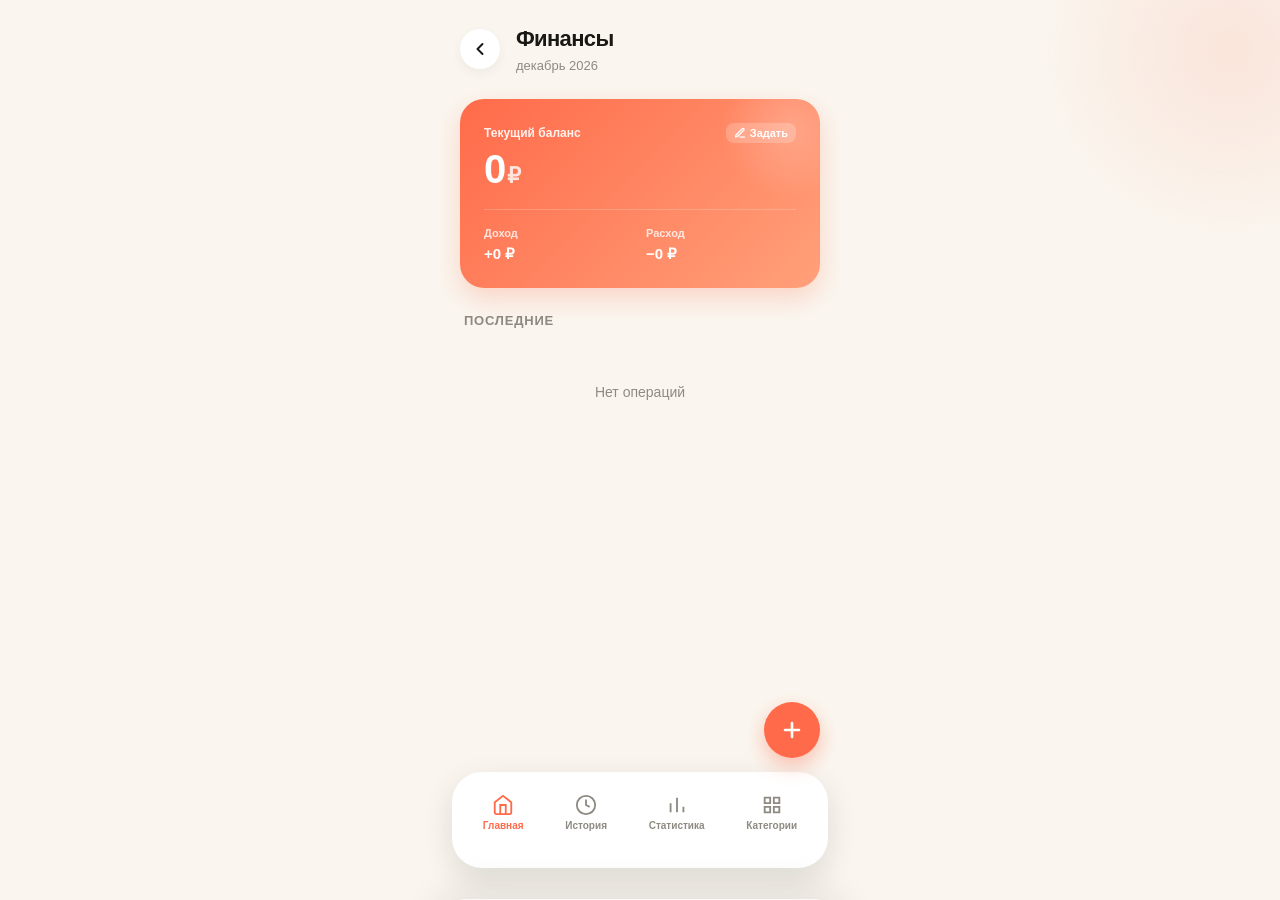
==== finance.html @ 374c08cf "Open period operations from stats bar chart (v1.9.0) - Make each bar column clickable: a day for wee" ====
<!DOCTYPE html>
<html lang="ru">
<head>
<meta charset="UTF-8">
<meta name="viewport" content="width=device-width, initial-scale=1.0, viewport-fit=cover">
<meta name="theme-color" content="#FAF6EF">
<meta name="apple-mobile-web-app-capable" content="yes">
<meta name="apple-mobile-web-app-status-bar-style" content="default">
<meta name="apple-mobile-web-app-title" content="Финансы">
<meta name="description" content="Личный офлайн-трекер доходов и расходов.">
<title>Финансы</title>
<link rel="icon" href="./icons/icon.svg" type="image/svg+xml">
<link rel="icon" href="./icons/icon-192.png" type="image/png" sizes="192x192">
<link rel="apple-touch-icon" href="./icons/apple-touch-icon.png">
<link rel="manifest" href="./manifest.json">
<link rel="stylesheet" href="finance.css">
<script src="finance.js" defer></script>
</head>
<body>

<div class="app-screen">

  <!-- ЭКРАН 1: ГЛАВНАЯ -->
  <div class="content-area" id="view-home" style="display:block;">
    <header class="header">
      <button class="back-btn" type="button" onclick="goHub()" aria-label="Вернуться в хаб">
        <svg viewBox="0 0 24 24" fill="none" stroke="currentColor" stroke-width="2.4" stroke-linecap="round" stroke-linejoin="round"><path d="M15 6l-6 6 6 6"/></svg>
      </button>
      <div>
        <div class="header-title">Финансы</div>
        <div class="header-sub" id="homeMonthLabel">октябрь 2026</div>
      </div>
    </header>

    <div class="balance-card">
      <div class="balance-head">
        <div class="balance-lbl">Текущий баланс</div>
        <button class="balance-edit" type="button" onclick="openBalanceModal()">
          <svg viewBox="0 0 24 24" fill="none" stroke="currentColor" stroke-width="2.5" stroke-linecap="round" stroke-linejoin="round"><path d="M12 20h9"></path><path d="M16.5 3.5a2.121 2.121 0 0 1 3 3L7 19l-4 1 1-4L16.5 3.5z"></path></svg>
          Задать
        </button>
      </div>
      <div class="balance-val" id="balanceVal">0<span class="cur">₽</span></div>
      <div class="balance-split">
        <div class="split-item">
          <div class="lbl">Доход</div>
          <div class="val" id="incomeVal">+0 ₽</div>
        </div>
        <div class="split-item">
          <div class="lbl">Расход</div>
          <div class="val" id="expenseVal">−0 ₽</div>
        </div>
      </div>
    </div>

    <div class="list-title">Последние</div>
    <div id="homeTxList"></div>
  </div>

  <!-- ЭКРАН 2: ИСТОРИЯ -->
  <div class="content-area" id="view-history" style="display:none;">
    <header class="header">
      <button class="back-btn" type="button" onclick="switchView('home')" aria-label="На главную">
        <svg viewBox="0 0 24 24" fill="none" stroke="currentColor" stroke-width="2.4" stroke-linecap="round" stroke-linejoin="round"><path d="M15 6l-6 6 6 6"/></svg>
      </button>
      <div>
        <div class="header-title">История</div>
        <div class="header-sub">Все операции</div>
      </div>
    </header>

    <div class="month-nav">
      <button class="month-btn" type="button" onclick="changeMonth(-1)" aria-label="Предыдущий месяц">
        <svg viewBox="0 0 24 24" fill="none" stroke="currentColor" stroke-width="2.5" stroke-linecap="round"><path d="M15 6l-6 6 6 6"/></svg>
      </button>
      <button class="month-lbl" id="historyMonthLabel" type="button" onclick="openHistoryRangePicker()" aria-label="Выбрать период истории" title="Выбрать период">Октябрь 2026</button>
      <button class="month-btn" type="button" onclick="changeMonth(1)" aria-label="Следующий месяц">
        <svg viewBox="0 0 24 24" fill="none" stroke="currentColor" stroke-width="2.5" stroke-linecap="round"><path d="M9 6l6 6-6 6"/></svg>
      </button>
    </div>

    <div class="history-pills" id="historyPills" role="group" aria-label="Итоги месяца">
      <button class="history-pill expense" id="historyExpensePill" type="button" onclick="setHistoryType('expense')" aria-pressed="false">
        <span class="history-pill-val" id="historyExpenseTotal">0 ₽</span>
        <span class="history-pill-lbl">расходы</span>
      </button>
      <button class="history-pill income" id="historyIncomePill" type="button" onclick="setHistoryType('income')" aria-pressed="false">
        <span class="history-pill-val" id="historyIncomeTotal">0 ₽</span>
        <span class="history-pill-lbl">доходы</span>
      </button>
    </div>

    <div id="historyTxList"></div>
  </div>

  <!-- ЭКРАН 3: СТАТИСТИКА -->
  <div class="content-area" id="view-stats" style="display:none;">
    <header class="header">
      <button class="back-btn" type="button" onclick="switchView('home')" aria-label="На главную">
        <svg viewBox="0 0 24 24" fill="none" stroke="currentColor" stroke-width="2.4" stroke-linecap="round" stroke-linejoin="round"><path d="M15 6l-6 6 6 6"/></svg>
      </button>
      <div>
        <div class="header-title">Статистика</div>
        <div class="header-sub">Аналитика расходов</div>
      </div>
    </header>

    <div class="stats-tabs">
      <button class="stats-tab active" type="button" data-range="week" onclick="setStatsRange('week', this)">Неделя</button>
      <button class="stats-tab" type="button" data-range="month" onclick="setStatsRange('month', this)">Месяц</button>
      <button class="stats-tab" type="button" data-range="year" onclick="setStatsRange('year', this)">Год</button>
      <button class="stats-tab" type="button" data-range="custom" onclick="setStatsRange('custom', this)">Свой</button>
    </div>

    <!-- Отображение выбранного периода -->
    <div class="stats-period-lbl" id="statsPeriodLbl"></div>

    <div class="metrics-grid">
      <div class="metric-card">
        <div class="metric-lbl">Расходы</div>
        <div class="metric-val red" id="statExpense">0 ₽</div>
        <div class="metric-sub" id="statExpenseSub">за период</div>
      </div>
      <div class="metric-card">
        <div class="metric-lbl">Доходы</div>
        <div class="metric-val green" id="statIncome">0 ₽</div>
        <div class="metric-sub" id="statIncomeSub">за период</div>
      </div>
      <div class="metric-card">
        <div class="metric-lbl">В среднем в день</div>
        <div class="metric-val" id="statAvg">0 ₽</div>
        <div class="metric-sub">трат</div>
      </div>
      <div class="metric-card">
        <div class="metric-lbl">Макс. трата</div>
        <div class="metric-val" id="statMax">0 ₽</div>
        <div class="metric-sub" id="statMaxCat">категория</div>
      </div>
    </div>

    <div class="chart-card">
      <div class="chart-title" id="barChartTitle">Динамика за неделю</div>
      <div class="bar-chart" id="barChart"></div>
    </div>

    <div class="chart-card">
      <div class="chart-title">Расходы по категориям</div>
      <div class="pie-wrap">
        <div class="pie-chart" id="pieChart">
          <div class="pie-center">
            <div class="pie-center-lbl">Всего</div>
            <div class="pie-center-val" id="pieTotal">0 ₽</div>
          </div>
        </div>
      </div>
      <div class="pie-legend" id="pieLegend"></div>
    </div>
  </div>

  <!-- ЭКРАН 4: КАТЕГОРИИ -->
  <div class="content-area" id="view-categories" style="display:none;">
    <header class="header">
      <button class="back-btn" type="button" onclick="switchView('home')" aria-label="На главную">
        <svg viewBox="0 0 24 24" fill="none" stroke="currentColor" stroke-width="2.4" stroke-linecap="round" stroke-linejoin="round"><path d="M15 6l-6 6 6 6"/></svg>
      </button>
      <div>
        <div class="header-title">Категории</div>
        <div class="header-sub">Настройка</div>
      </div>
    </header>

    <div class="cat-section">
      <div class="cat-section-title">Расходы</div>
      <div class="cat-grid" id="catGridExpense"></div>
      <button class="add-cat-btn" type="button" onclick="openCatModal('expense')">
        <svg width="18" height="18" viewBox="0 0 24 24" fill="none" stroke="currentColor" stroke-width="2.5" stroke-linecap="round"><path d="M12 5v14M5 12h14"/></svg>
        Добавить категорию
      </button>
    </div>

    <div class="cat-section">
      <div class="cat-section-title">Доходы</div>
      <div class="cat-grid" id="catGridIncome"></div>
      <button class="add-cat-btn" type="button" onclick="openCatModal('income')">
        <svg width="18" height="18" viewBox="0 0 24 24" fill="none" stroke="currentColor" stroke-width="2.5" stroke-linecap="round"><path d="M12 5v14M5 12h14"/></svg>
        Добавить категорию
      </button>
    </div>
  </div>

  <!-- НАВИГАЦИЯ -->
  <nav class="bottom-nav">
    <button class="nav-btn active" type="button" id="nav-home" onclick="switchView('home')">
      <svg viewBox="0 0 24 24"><path d="M3 9l9-7 9 7v11a2 2 0 0 1-2 2H5a2 2 0 0 1-2-2z"/><polyline points="9 22 9 12 15 12 15 22"/></svg>
      Главная
    </button>
    <button class="nav-btn" type="button" id="nav-history" onclick="switchView('history')">
      <svg viewBox="0 0 24 24"><circle cx="12" cy="12" r="10"/><polyline points="12 6 12 12 16 14"/></svg>
      История
    </button>
    <button class="nav-btn" type="button" id="nav-stats" onclick="switchView('stats')">
      <svg viewBox="0 0 24 24"><path d="M5 20V10M12 20V4M19 20v-6"/></svg>
      Статистика
    </button>
    <button class="nav-btn" type="button" id="nav-categories" onclick="switchView('categories')">
      <svg viewBox="0 0 24 24"><path d="M4 4h6v6H4zM14 4h6v6h-6zM4 14h6v6H4zM14 14h6v6h-6z"/></svg>
      Категории
    </button>
  </nav>

</div>

<!-- FAB -->
<button class="fab" id="fab" type="button" onclick="openCalc()" aria-label="Добавить операцию">
  <svg viewBox="0 0 24 24" fill="none" stroke="currentColor" stroke-width="2.6" stroke-linecap="round"><path d="M12 5v14M5 12h14"/></svg>
</button>

<div class="backdrop" id="backdrop" onclick="closeAllModals()"></div>

<!-- КАЛЬКУЛЯТОР -->
<div class="calc-sheet" id="calcSheet">
  <div class="calc-handle"></div>
  <div class="calc-type">
    <button class="active" type="button" id="btnExpense" onclick="switchCalcType('expense')">Расход</button>
    <button type="button" id="btnIncome" onclick="switchCalcType('income')">Доход</button>
  </div>

  <div class="calc-display">
    <div class="calc-amount empty" id="calcAmount">0<span class="cur">₽</span></div>
    <div class="calc-result" id="calcResult"></div>
  </div>

  <input type="text" class="calc-note" id="calcNote" placeholder="Комментарий (необязательно)" maxlength="120" autocomplete="off" enterkeyhint="done">

  <div class="calc-cats" id="calcCats"></div>

  <div class="keypad">
    <button class="key" type="button" onclick="press('7')">7</button>
    <button class="key" type="button" onclick="press('8')">8</button>
    <button class="key" type="button" onclick="press('9')">9</button>
    <button class="key operator" type="button" onclick="press('÷')">÷</button>
    <button class="key" type="button" onclick="press('4')">4</button>
    <button class="key" type="button" onclick="press('5')">5</button>
    <button class="key" type="button" onclick="press('6')">6</button>
    <button class="key operator" type="button" onclick="press('×')">×</button>
    <button class="key" type="button" onclick="press('1')">1</button>
    <button class="key" type="button" onclick="press('2')">2</button>
    <button class="key" type="button" onclick="press('3')">3</button>
    <button class="key operator" type="button" onclick="press('-')">−</button>
    <button class="key action" type="button" onclick="press('.')">,</button>
    <button class="key" type="button" onclick="press('0')">0</button>
    <button class="key action" type="button" onclick="press('back')">⌫</button>
    <button class="key operator" type="button" onclick="press('+')">+</button>
    <button class="key submit" type="button" id="btnSubmit" onclick="submitTx()">Сохранить</button>
  </div>
</div>

<!-- МОДАЛКА КАТЕГОРИЙ -->
<div class="cat-modal" id="catModal" role="dialog" aria-modal="true" aria-labelledby="catModalTitle">
  <div class="cat-modal-title" id="catModalTitle">Новая категория</div>
  <input type="text" class="cat-input" id="newCatName" placeholder="Название" autocomplete="off">
  <div class="emoji-scroll">
    <div class="emoji-grid" id="emojiGrid"></div>
  </div>
  <div class="modal-actions">
    <button class="btn-cancel" type="button" onclick="closeAllModals()">Отмена</button>
    <button class="btn-save" type="button" onclick="saveNewCategory()">Сохранить</button>
  </div>
</div>

<!-- МОДАЛКА БАЛАНСА -->
<div class="balance-modal" id="balanceModal" role="dialog" aria-modal="true" aria-labelledby="balanceModalTitle">
  <div class="cat-modal-title" id="balanceModalTitle">Задать баланс</div>
  <input type="number" class="cat-input" id="balanceInput" placeholder="0" autocomplete="off" inputmode="decimal">
  <div class="modal-actions">
    <button class="btn-cancel" type="button" onclick="closeAllModals()">Отмена</button>
    <button class="btn-save" type="button" onclick="saveBalance()">Сохранить</button>
  </div>
</div>

<!-- МОДАЛКА РЕДАКТИРОВАНИЯ ОПЕРАЦИИ -->
<div class="cat-modal" id="txEditModal" role="dialog" aria-modal="true" aria-labelledby="txEditTitle">
  <div class="cat-modal-title" id="txEditTitle">Редактировать операцию</div>

  <div class="calc-type" style="margin-bottom: 16px;">
    <button type="button" id="editBtnExpense" onclick="editTxType('expense')">Расход</button>
    <button type="button" id="editBtnIncome" onclick="editTxType('income')">Доход</button>
  </div>

  <label for="editTxAmount" style="font-size: 11px; font-weight: 700; color: var(--muted); text-transform: uppercase; margin-bottom: 6px; display: block; letter-spacing: 0.04em;">Сумма</label>
  <input type="number" class="cat-input" id="editTxAmount" placeholder="0" autocomplete="off" inputmode="decimal" style="font-size: 22px; font-weight: 800;">

  <label style="font-size: 11px; font-weight: 700; color: var(--muted); text-transform: uppercase; margin-bottom: 6px; display: block; letter-spacing: 0.04em;">Категория</label>
  <div class="calc-cats" id="editTxCats" style="margin-bottom: 20px;"></div>

  <label for="editTxNote" style="font-size: 11px; font-weight: 700; color: var(--muted); text-transform: uppercase; margin-bottom: 6px; display: block; letter-spacing: 0.04em;">Комментарий</label>
  <input type="text" class="cat-input" id="editTxNote" placeholder="Необязательно" maxlength="120" autocomplete="off">

  <div class="modal-actions">
    <button class="btn-cancel" type="button" onclick="closeAllModals()">Отмена</button>
    <button class="btn-save" type="button" onclick="saveTxEdit()">Сохранить</button>
  </div>
</div>

<!-- МОДАЛКА ПОДТВЕРЖДЕНИЯ УДАЛЕНИЯ -->
<div class="cat-modal" id="deleteTxModal" role="dialog" aria-modal="true" aria-labelledby="deleteTxTitle">
  <div class="cat-modal-title" id="deleteTxTitle">Удалить операцию?</div>
  <p class="confirm-summary" id="deleteTxSummary">Операция</p>
  <p class="confirm-note" id="deleteTxNote"></p>
  <p class="confirm-hint">Это действие нельзя отменить.</p>
  <div class="modal-actions">
    <button class="btn-cancel" type="button" onclick="cancelDeleteTx()">Отмена</button>
    <button class="btn-save" type="button" onclick="confirmDeleteTx()">Удалить</button>
  </div>
</div>

<!-- МОДАЛКА КАЛЕНДАРЯ (ВЫБОР ПЕРИОДА) -->
<div class="cat-modal" id="datePickerModal" style="max-width: 320px;" role="dialog" aria-modal="true" aria-labelledby="datePickerTitle">
  <div class="cat-modal-title" id="datePickerTitle">Выберите период</div>

  <div style="display:flex; gap:10px; margin-bottom:16px;">
    <div style="flex:1; background:#F5F1EA; padding:10px; border-radius:12px; text-align:center;">
      <div style="font-size:10px; color:var(--muted); font-weight:700;">С</div>
      <div id="pickStartLbl" style="font-size:14px; font-weight:800; margin-top:2px;">—</div>
    </div>
    <div style="flex:1; background:#F5F1EA; padding:10px; border-radius:12px; text-align:center;">
      <div style="font-size:10px; color:var(--muted); font-weight:700;">По</div>
      <div id="pickEndLbl" style="font-size:14px; font-weight:800; margin-top:2px;">—</div>
    </div>
  </div>

  <!-- Навигация по месяцам -->
  <div style="display:flex; justify-content:space-between; align-items:center; margin-bottom:12px;">
    <button class="month-btn" type="button" onclick="changePickMonth(-1)" aria-label="Предыдущий месяц">
      <svg viewBox="0 0 24 24" fill="none" stroke="currentColor" stroke-width="2.5"><path d="M15 6l-6 6 6 6"/></svg>
    </button>
    <div id="pickMonthLbl" style="font-weight:800; font-size:14px;">Октябрь 2026</div>
    <button class="month-btn" type="button" onclick="changePickMonth(1)" aria-label="Следующий месяц">
      <svg viewBox="0 0 24 24" fill="none" stroke="currentColor" stroke-width="2.5"><path d="M9 6l6 6-6 6"/></svg>
    </button>
  </div>

  <!-- Сетка дней -->
  <div class="cal-header">
    <div>Пн</div><div>Вт</div><div>Ср</div><div>Чт</div><div>Пт</div><div>Сб</div><div>Вс</div>
  </div>
  <div class="cal-grid-days" id="calDaysGrid"></div>

  <div class="modal-actions" style="margin-top:20px;">
    <button class="btn-cancel" type="button" onclick="closeAllModals()">Отмена</button>
    <button class="btn-save" type="button" onclick="applyCustomRange()">Применить</button>
  </div>
</div>

<!-- МОДАЛКА СПИСКА ОПЕРАЦИЙ ПО КАТЕГОРИИ -->
<div class="cat-modal" id="catStatsModal" style="max-width: 360px;" role="dialog" aria-modal="true" aria-labelledby="catStatsTitle">
  <div style="display:flex; justify-content:space-between; align-items:flex-start; gap:12px; margin-bottom:16px;">
    <div style="min-width:0;">
      <div class="cat-modal-title" id="catStatsTitle" style="margin-bottom:0;">Категория</div>
      <div class="cat-stats-sub" id="catStatsSub">Расходы по категории</div>
    </div>
    <div style="font-size:18px; font-weight:800; color:var(--coral); flex-shrink:0;" id="catStatsSum">0 ₽</div>
  </div>
  <div class="cat-stats-list" id="catStatsList" style="overflow-y:auto; max-height:50vh; margin-bottom:16px; padding-right:4px;">
     <!-- Список операций -->
  </div>
  <button class="btn-save" type="button" onclick="closeAllModals()" style="width:100%;">Закрыть</button>
</div>

<!-- ACTION SHEET ДЛЯ КАТЕГОРИЙ -->
<div class="action-sheet-backdrop" id="actionBackdrop" onclick="closeCatActionSheet()"></div>
<div class="action-sheet" id="actionSheet">
  <div class="action-sheet-title" id="actionSheetTitle">Категория</div>
  <button class="action-btn" type="button" onclick="editCategoryFromSheet()">Редактировать</button>
  <button class="action-btn danger" type="button" onclick="deleteCategoryFromSheet()">Удалить</button>
  <button class="action-btn" type="button" onclick="closeCatActionSheet()" style="margin-top: 8px; background: #fff; border: 1px solid var(--line);">Отмена</button>
</div>

<!-- ACTION SHEET ДЛЯ ОПЕРАЦИЙ -->
<div class="action-sheet-backdrop" id="txActionBackdrop" onclick="closeTxActionSheet()"></div>
<div class="action-sheet" id="txActionSheet">
  <div class="action-sheet-title" id="txActionTitle">Операция</div>
  <button class="action-btn" type="button" onclick="editTxFromSheet()">Редактировать</button>
  <button class="action-btn danger" type="button" onclick="deleteTxFromSheet()">Удалить</button>
  <button class="action-btn" type="button" onclick="closeTxActionSheet()" style="margin-top: 8px; background: #fff; border: 1px solid var(--line);">Отмена</button>
</div>

</body>
</html>
---- finance.css ----
:root{
  --bg:#FAF6EF;
  --surface:#FFFFFF;
  --ink:#1A1815;
  --ink-2:#4A4640;
  --muted:#8E8A82;
  --line:#EDE8DF;
  --faint:#C7C3BB;

  --coral:#FF6B4A;
  --coral-light:#FFA07A;
  --coral-soft:rgba(255,107,74,0.1);

  --green:#10B981;
  --green-soft:rgba(16,185,129,0.1);
}

*{box-sizing:border-box;-webkit-tap-highlight-color:transparent;margin:0;padding:0}
body{
  height:100vh;height:100dvh;
  background:var(--bg);color:var(--ink);
  font-family:-apple-system,BlinkMacSystemFont,"Inter","Segoe UI",Roboto,sans-serif;
  -webkit-font-smoothing:antialiased;
  font-feature-settings:"tnum" 1;
  font-size:15px;line-height:1.4;
  display:flex;justify-content:center;
  overflow:hidden;
}

body::before{
  content:"";position:fixed;top:-150px;right:-150px;width:400px;height:400px;
  background:radial-gradient(circle,rgba(255,107,74,.12),transparent 70%);
  pointer-events:none;z-index:0;
}

.app-screen{
  width:100%;max-width:400px;
  height:100%;position:relative;z-index:1;
  display:flex;flex-direction:column;
}

.content-area{
  flex:1;overflow-y:auto;overflow-x:hidden;
  padding:24px 20px calc(154px + env(safe-area-inset-bottom, 0px));
  -webkit-overflow-scrolling:touch;
  scrollbar-width:none;
}
.content-area::-webkit-scrollbar{display:none}

/* HEADER */
.header{
  display:flex;align-items:center;gap:16px;
  margin-bottom:24px;
}
.back-btn{
  width:40px;height:40px;border-radius:50%;
  background:var(--surface);border:none;cursor:pointer;
  display:grid;place-items:center;
  box-shadow:0 4px 12px rgba(26,24,21,.05);
  color:var(--ink);transition:.15s;flex-shrink:0;
}
.back-btn:active{transform:scale(.92)}
.back-btn svg{width:20px;height:20px}
.header-title{font-size:22px;font-weight:800;letter-spacing:-.03em}
.header-sub{font-size:13px;color:var(--muted);font-weight:500;margin-top:2px}

/* БАЛАНС */
.balance-card{
  background:linear-gradient(135deg, #FF6B4A 0%, #FFA07A 100%);
  border-radius:24px;padding:24px;color:#fff;
  position:relative;overflow:hidden;
  box-shadow:0 10px 26px rgba(255,107,74,.25);
  margin-bottom:24px;
}
.balance-card::before{
  content:"";position:absolute;top:-40px;right:-40px;
  width:140px;height:140px;border-radius:50%;
  background:radial-gradient(circle,rgba(255,255,255,.2),transparent 70%);
}
.balance-head{display:flex;justify-content:space-between;align-items:center;margin-bottom:6px;position:relative;z-index:1}
.balance-lbl{font-size:12px;font-weight:600;opacity:.9}
.balance-edit{
  background:rgba(255,255,255,.2);border:none;border-radius:8px;
  padding:4px 8px;color:#fff;font-family:inherit;font-size:11px;font-weight:700;
  cursor:pointer;display:flex;align-items:center;gap:4px;transition:.15s;
}
.balance-edit:active{background:rgba(255,255,255,.3)}
.balance-edit svg{width:12px;height:12px}

.balance-val{
  font-size:40px;font-weight:800;letter-spacing:-.04em;
  line-height:1;margin-bottom:20px;position:relative;z-index:1;
}
.balance-val .cur{font-size:22px;font-weight:600;opacity:.8;margin-left:2px}
.balance-split{
  display:grid;grid-template-columns:1fr 1fr;gap:12px;
  padding-top:16px;border-top:1px solid rgba(255,255,255,.2);
  position:relative;z-index:1;
}
.split-item .lbl{font-size:11px;font-weight:600;opacity:.8;margin-bottom:2px}
.split-item .val{font-size:15px;font-weight:700}

/* ТРАНЗАКЦИИ */
.list-title{
  font-size:13px;font-weight:800;color:var(--muted);
  text-transform:uppercase;letter-spacing:.06em;
  margin-bottom:12px;padding-left:4px;
}
.tx-day-group{margin-bottom:20px}
.tx-day{
  font-size:12px;font-weight:700;color:var(--muted);
  margin-bottom:8px;padding-left:4px;
}
.tx-item{
  display:flex;align-items:center;gap:14px;
  background:var(--surface);border-radius:20px;
  padding:14px 16px;margin-bottom:8px;
  box-shadow:0 2px 10px rgba(26,24,21,.02);
  cursor:pointer;transition:transform .1s, background .15s;
}
.tx-item:active{
  transform:scale(0.98);
  background:#FCFAF6;
}
.tx-icon{
  width:44px;height:44px;border-radius:50%;
  display:grid;place-items:center;font-size:20px;
  flex-shrink:0;
}
.tx-info{flex:1;min-width:0}
.tx-name{font-size:15px;font-weight:700;margin-bottom:2px;white-space:nowrap;overflow:hidden;text-overflow:ellipsis}
.tx-cat{font-size:12px;color:var(--muted);font-weight:500;white-space:nowrap;overflow:hidden;text-overflow:ellipsis}
.tx-amt{font-size:15px;font-weight:800;letter-spacing:-.02em;white-space:nowrap}
.tx-amt.income{color:var(--green)}
.tx-empty{text-align:center;padding:40px 20px;color:var(--muted);font-size:14px}

/* ИСТОРИЯ */
.month-nav{
  display:flex;justify-content:space-between;align-items:center;
  background:var(--surface);border-radius:16px;
  padding:8px;margin-bottom:20px;
  box-shadow:0 4px 12px rgba(26,24,21,.03);
}
.month-btn{
  width:36px;height:36px;border-radius:12px;
  border:none;background:#F5F1EA;cursor:pointer;
  display:grid;place-items:center;color:var(--ink);
}
.month-btn:active{background:#EBE5DA}
.month-btn svg{width:16px;height:16px}
.month-lbl{
  display:inline-flex;align-items:center;gap:7px;
  font-family:inherit;font-size:15px;font-weight:700;text-transform:capitalize;
  color:var(--ink);background:transparent;border:none;border-radius:12px;
  padding:6px 10px;cursor:pointer;
  transition:background .2s ease,transform .15s ease;
}
.month-lbl:hover{background:#F5F1EA}
.month-lbl:active{transform:scale(.97);background:#EBE5DA}
.month-lbl.range{text-transform:none}
.month-lbl::after{
  content:"";width:6px;height:6px;margin-top:-4px;
  border-right:2px solid var(--faint);border-bottom:2px solid var(--faint);
  transform:rotate(45deg);
}

/* Итоги месяца в истории */
.history-pills{
  display:flex;gap:10px;margin-bottom:20px;
}
.history-pill{
  flex:1;min-width:0;
  display:flex;flex-direction:column;align-items:flex-start;gap:2px;
  padding:14px 16px;border:2px solid transparent;border-radius:18px;
  background:var(--surface);text-align:left;font-family:inherit;cursor:pointer;
  box-shadow:0 2px 10px rgba(26,24,21,.02);
  transition:background .2s ease,border-color .2s ease,transform .15s ease,box-shadow .2s ease;
}
.history-pill:active{transform:scale(.965)}
.history-pill-val{
  max-width:100%;font-size:21px;font-weight:800;letter-spacing:-.03em;line-height:1.2;
  white-space:nowrap;overflow:hidden;text-overflow:ellipsis;
}
.history-pill.expense .history-pill-val{color:var(--coral)}
.history-pill.income .history-pill-val{color:var(--green)}
.history-pill-lbl{
  font-size:12px;font-weight:600;color:var(--muted);line-height:1.2;
}
.history-pill.expense.active{
  background:var(--coral-soft);border-color:rgba(255,107,74,.5);
  box-shadow:0 4px 14px rgba(255,107,74,.1);
}
.history-pill.income.active{
  background:var(--green-soft);border-color:rgba(16,185,129,.5);
  box-shadow:0 4px 14px rgba(16,185,129,.1);
}
.history-pill.active .history-pill-lbl{color:var(--ink-2)}

/* СТАТИСТИКА */
.stats-tabs{
  display:flex;background:var(--surface);border-radius:16px;padding:4px;margin-bottom:12px;
  box-shadow:0 4px 12px rgba(26,24,21,.03);
}
.stats-tab{
  flex:1;border:none;background:transparent;padding:10px 0;border-radius:12px;
  font-family:inherit;font-size:13px;font-weight:700;color:var(--muted);cursor:pointer;transition:.2s;
}
.stats-tab.active{background:#F5F1EA;color:var(--ink)}

.stats-period-lbl {
  text-align: center;
  font-size: 13px;
  font-weight: 600;
  color: var(--muted);
  margin-bottom: 20px;
  min-height: 18px;
}
.stats-period-lbl.clickable {
  color: var(--coral);
  cursor: pointer;
}

.metrics-grid{
  display:grid;grid-template-columns:1fr 1fr;gap:12px;margin-bottom:20px;
}
.metric-card{
  background:var(--surface);border-radius:20px;padding:16px;
  box-shadow:0 2px 10px rgba(26,24,21,.02);
  display:flex;flex-direction:column;justify-content:space-between;
}
.metric-lbl{font-size:11px;font-weight:700;color:var(--muted);text-transform:uppercase;letter-spacing:.04em;margin-bottom:8px}
.metric-val{font-size:20px;font-weight:800;letter-spacing:-.03em}
.metric-val.red{color:var(--coral)}
.metric-val.green{color:var(--green)}
.metric-sub{font-size:11px;color:var(--muted);font-weight:500;margin-top:4px}

.chart-card{
  background:var(--surface);border-radius:24px;padding:20px;margin-bottom:20px;
  box-shadow:0 4px 16px rgba(26,24,21,.02);
}
.chart-title{font-size:14px;font-weight:800;margin-bottom:20px;letter-spacing:-.01em}

.bar-chart{
  display:flex;align-items:flex-end;justify-content:space-between;
  height:120px;gap:6px;
}
.bar-col{
  flex:1;display:flex;flex-direction:column;align-items:center;justify-content:flex-end;
  height:100%;gap:6px;
  cursor:pointer;border-radius:12px;
  transition:background .15s ease;
}
.bar-col:hover{background:#F5F1EA}
.bar-col:active{background:#EBE5DA}
.bar{
  width:100%;max-width:16px;background:var(--coral-soft);
  border-radius:4px;transition:height .5s cubic-bezier(0.4, 0, 0.2, 1);
  position:relative;
}
.bar.active{background:var(--coral)}
.bar-lbl{font-size:9px;font-weight:700;color:var(--muted);white-space:nowrap}

.pie-wrap{
  display:flex;align-items:center;justify-content:center;
  margin-bottom:24px;
}
.pie-chart{
  width:140px;height:140px;border-radius:50%;
  position:relative;
  box-shadow:0 4px 16px rgba(26,24,21,.05);
}
.pie-chart::after{
  content:"";position:absolute;inset:25px;background:var(--surface);border-radius:50%;
  box-shadow:inset 0 2px 8px rgba(0,0,0,.02);
}
.pie-center{
  position:absolute;inset:0;display:flex;flex-direction:column;
  align-items:center;justify-content:center;z-index:1;
}
.pie-center-lbl{font-size:10px;font-weight:700;color:var(--muted);text-transform:uppercase;}
.pie-center-val{font-size:15px;font-weight:800;margin-top:2px;}

.pie-legend{display:flex;flex-direction:column;gap:10px;}
.legend-item{display:flex;align-items:center;justify-content:space-between;font-size:13px;font-weight:600; cursor:pointer; padding:4px; border-radius:8px; transition:background 0.15s;}
.legend-item:hover { background: #F5F1EA; }
.legend-left{display:flex;align-items:center;gap:8px;}
.legend-dot{width:10px;height:10px;border-radius:3px;}
.legend-name{color:var(--ink-2)}
.legend-pct{color:var(--muted);font-size:12px;margin-left:auto;}

/* КАТЕГОРИИ */
.cat-section{margin-bottom:24px}
.cat-section-title{
  font-size:13px;font-weight:800;color:var(--muted);
  text-transform:uppercase;letter-spacing:.06em;
  margin-bottom:12px;padding-left:4px;
}
.cat-grid{
  display:grid;
  grid-template-columns:repeat(3, 1fr);
  gap:10px;
  margin-bottom:12px;
}
.cat-grid-item{
  background:var(--surface);
  border-radius:18px;
  padding:12px 8px;
  display:flex;
  flex-direction:column;
  align-items:center;
  justify-content:center;
  gap:8px;
  cursor:pointer;
  box-shadow:0 2px 8px rgba(26,24,21,.02);
  transition:.15s;
}
.cat-grid-item:active{transform:scale(.95)}
.cat-grid-icon{
  width:44px;height:44px;
  border-radius:14px;
  display:grid;place-items:center;
  font-size:22px;
}
.cat-grid-name{
  font-size:11px;font-weight:600;
  text-align:center;width:100%;
  white-space:nowrap;overflow:hidden;text-overflow:ellipsis;
  color:var(--ink-2);
}
.cat-grid-empty{
  grid-column:span 3;text-align:center;padding:20px;
  color:var(--muted);font-size:14px;
}

.add-cat-btn{
  width:100%;padding:14px;border-radius:16px;
  background:var(--surface);border:2px dashed var(--line);
  color:var(--muted);font-family:inherit;font-size:13px;font-weight:700;
  cursor:pointer;transition:.15s;
  display:flex;align-items:center;justify-content:center;gap:8px;
}
.add-cat-btn:active{background:#F5F1EA;border-color:#DCD6CD}

/* НАВИГАЦИЯ */
.bottom-nav{
  position:absolute;
  bottom:calc(32px + env(safe-area-inset-bottom, 0px));
  left:12px;right:12px;
  height:96px;
  background:var(--surface);
  border-radius:30px;
  box-shadow:0 10px 30px rgba(26,24,21,.12);
  display:flex;justify-content:space-around;align-items:center;
  padding:10px 10px 26px;z-index:10;
}
.nav-btn{
  background:none;border:none;
  display:flex;flex-direction:column;align-items:center;gap:4px;
  color:var(--muted);font-family:inherit;font-size:10px;font-weight:600;
  cursor:pointer;padding:8px 4px;border-radius:16px;transition:.2s;
}
.nav-btn svg{width:22px;height:22px;stroke:currentColor;stroke-width:2;fill:none}
.nav-btn.active{color:var(--coral)}

/* КАЛЬКУЛЯТОР */
.calc-sheet {
  position: fixed; bottom: 0; left: 0; right: 0; margin: 0 auto;
  width: 100%; max-width: 400px; background: var(--surface);
  border-radius: 30px 30px 0 0; box-shadow: 0 -10px 40px rgba(26,24,21,.1);
  padding: 16px 20px calc(24px + env(safe-area-inset-bottom, 0px)); z-index: 100;
  transform: translateY(100%); transition: transform 0.35s cubic-bezier(0.4, 0, 0.2, 1);
  max-height: 100dvh; overflow-y: auto; scrollbar-width: none;
}
.calc-sheet::-webkit-scrollbar { display: none; }
.calc-sheet.open { transform: translateY(0); }
.calc-handle { width: 40px; height: 4px; background: #E5E1D9; border-radius: 2px; margin: 0 auto 16px; }
.calc-type { display: flex; background: #F5F1EA; border-radius: 14px; padding: 4px; margin-bottom: 16px; }
.calc-type button {
  flex: 1; border: none; background: transparent; padding: 8px; border-radius: 10px;
  font-family: inherit; font-size: 13px; font-weight: 700; color: var(--muted); cursor: pointer; transition: .2s;
}
.calc-type button.active { background: var(--surface); color: var(--ink); box-shadow: 0 2px 6px rgba(0,0,0,.05); }
.calc-display { text-align: center; padding: 10px 0 16px; min-height: 90px; }
.calc-amount {
  font-size: 32px; font-weight: 800; letter-spacing: -.03em; font-variant-numeric: tabular-nums; line-height: 1.2; color: var(--ink);
  display: flex; align-items: baseline; justify-content: center; gap: 4px; word-break: break-all;
}
.calc-amount .cur { font-size: 20px; color: var(--muted); font-weight: 600; }
.calc-amount.empty { color: #D1D5DB; }
.calc-result { font-size: 15px; color: var(--muted); font-weight: 600; margin-top: 6px; display: none; }
.calc-cats { display: flex; gap: 8px; overflow-x: auto; scrollbar-width: none; padding-bottom: 8px; margin-bottom: 16px; }
.calc-cats::-webkit-scrollbar { display: none; }
.calc-cat {
  flex-shrink: 0; display: flex; align-items: center; gap: 6px; padding: 8px 14px; border-radius: 99px; background: #F5F1EA;
  border: 2px solid transparent; font-family: inherit; font-size: 13px; font-weight: 600; color: var(--ink-2); cursor: pointer; transition: .15s;
}
.calc-cat.active { background: var(--coral-soft); border-color: var(--coral); color: var(--coral); }
.calc-cats-empty{font-size:13px;color:var(--muted);padding:8px 0;white-space:nowrap}
.calc-note{
  width:100%;border:2px solid var(--line);background:#F5F1EA;
  border-radius:14px;padding:10px 14px;margin-bottom:12px;
  font-family:inherit;font-size:14px;font-weight:500;color:var(--ink);
  outline:none;transition:.15s;
}
.calc-note::placeholder{color:var(--faint);font-weight:500}
.calc-note:focus{border-color:var(--coral);background:#fff}
.keypad { display: grid; grid-template-columns: repeat(4, 1fr); gap: 8px; }
.key {
  padding: 16px 0; border-radius: 16px; background: #F5F1EA; border: none;
  font-family: inherit; font-size: 22px; font-weight: 600; color: var(--ink); cursor: pointer; transition: .1s;
}
.key:active { background: #EBE5DA; transform: scale(.96); }
.key.action { font-size: 20px; }
.key.operator { color: var(--coral); font-size: 24px; }
.key.submit {
  grid-column: span 4; background: linear-gradient(135deg, var(--coral), var(--coral-light));
  color: #fff; font-size: 16px; font-weight: 700; padding: 16px; border-radius: 16px;
  margin-top: 4px; box-shadow: 0 4px 12px rgba(255,107,74,.3);
}
.key.submit:active { transform: scale(.98); box-shadow: 0 2px 6px rgba(255,107,74,.2); }

/* FAB */
.fab {
  position: fixed; bottom: calc(142px + env(safe-area-inset-bottom, 0px)); right: calc(50% - 180px);
  width: 56px; height: 56px; border-radius: 50%; background: var(--coral);
  color: #fff; border: none; display: grid; place-items: center;
  box-shadow: 0 8px 20px rgba(255,107,74,.4); cursor: pointer; z-index: 20; transition: .2s;
}
@media (max-width: 440px) { .fab { right: 20px; } }
.fab:active { transform: scale(.92); }
.fab svg { width: 24px; height: 24px; }
.fab.hide { opacity: 0; pointer-events: none; transform: scale(.5); }

/* Оверлей */
.backdrop {
  position: fixed; inset: 0; background: rgba(26,24,21,.4);
  backdrop-filter: blur(2px); -webkit-backdrop-filter: blur(2px);
  z-index: 99; opacity: 0; pointer-events: none; transition: opacity .3s;
}
.backdrop.open { opacity: 1; pointer-events: auto; }

/* Модалки */
.cat-modal {
  position: fixed; top: 50%; left: 50%; transform: translate(-50%, -45%);
  width: calc(100% - 40px); max-width: 340px; background: var(--surface);
  border-radius: 24px; padding: 24px; z-index: 101;
  opacity: 0; pointer-events: none; transition: .3s; box-shadow: 0 20px 40px rgba(0,0,0,.15);
  max-height: 85vh; display: flex; flex-direction: column;
}
.cat-modal.open { transform: translate(-50%, -50%); opacity: 1; pointer-events: auto; }
.cat-modal-title { font-size: 20px; font-weight: 800; margin-bottom: 16px; letter-spacing: -.02em; }
.cat-input {
  width: 100%; border: 2px solid var(--line); background: #F5F1EA; border-radius: 14px;
  padding: 12px 16px; font-family: inherit; font-size: 15px; font-weight: 600; color: var(--ink);
  outline: none; margin-bottom: 16px; transition: .15s;
}
.cat-input:focus { border-color: var(--coral); background: #fff; }
.emoji-scroll { overflow-y: auto; margin-bottom: 20px; padding-right: 4px; }
.emoji-scroll::-webkit-scrollbar { width: 4px; }
.emoji-scroll::-webkit-scrollbar-thumb { background: #E5E1D9; border-radius: 4px; }
.emoji-grid { display: grid; grid-template-columns: repeat(6, 1fr); gap: 8px; }
.emoji-btn {
  aspect-ratio: 1; border-radius: 10px; border: 2px solid transparent;
  background: #F5F1EA; font-size: 20px; cursor: pointer; display: grid; place-items: center;
}
.emoji-btn.active { border-color: var(--coral); background: var(--coral-soft); }
.modal-actions { display: flex; gap: 10px; }
.btn-cancel { flex: 1; padding: 14px; border-radius: 14px; background: #F5F1EA; border: none; font-family: inherit; font-size: 15px; font-weight: 700; color: var(--ink-2); cursor: pointer; }
.btn-save { flex: 1; padding: 14px; border-radius: 14px; background: var(--coral); border: none; font-family: inherit; font-size: 15px; font-weight: 700; color: #fff; cursor: pointer; }

/* Подтверждение удаления */
.confirm-summary{font-size:15px;font-weight:700;color:var(--ink);margin-bottom:6px}
.confirm-note{font-size:13px;color:var(--muted);font-weight:500;margin-bottom:6px;word-break:break-word}
.confirm-note:empty{display:none}
.confirm-hint{font-size:12px;color:var(--faint);font-weight:500;margin-bottom:20px}

/* Баланс */
.balance-modal {
  position: fixed; top: 50%; left: 50%; transform: translate(-50%, -45%);
  width: calc(100% - 40px); max-width: 300px; background: var(--surface);
  border-radius: 24px; padding: 24px; z-index: 101;
  opacity: 0; pointer-events: none; transition: .3s; box-shadow: 0 20px 40px rgba(0,0,0,.15);
}
.balance-modal.open { transform: translate(-50%, -50%); opacity: 1; pointer-events: auto; }

/* Action Sheet */
.action-sheet-backdrop {
  position: fixed; inset: 0; background: rgba(26,24,21,.4);
  backdrop-filter: blur(2px); -webkit-backdrop-filter: blur(2px);
  z-index: 100; opacity: 0; pointer-events: none; transition: opacity .3s;
}
.action-sheet-backdrop.open { opacity: 1; pointer-events: auto; }

.action-sheet {
  position: fixed; bottom: 0; left: 0; right: 0; margin: 0 auto;
  width: 100%; max-width: 400px; background: var(--surface);
  border-radius: 24px 24px 0 0;
  padding: 20px 20px calc(20px + env(safe-area-inset-bottom));
  z-index: 101; transform: translateY(100%);
  transition: transform .3s cubic-bezier(0.4, 0, 0.2, 1);
  display: flex; flex-direction: column; gap: 8px;
}
.action-sheet.open { transform: translateY(0); }
.action-sheet-title {
  font-size: 14px; font-weight: 700; color: var(--muted);
  text-align: center; margin-bottom: 12px;
}
.action-btn {
  width: 100%; padding: 16px; border-radius: 16px;
  border: none; background: #F5F1EA;
  font-family: inherit; font-size: 16px; font-weight: 600;
  color: var(--ink); cursor: pointer; transition: .15s;
}
.action-btn:active { background: #EBE5DA; }
.action-btn.danger { color: var(--coral); background: var(--coral-soft); }
.action-btn.danger:active { background: rgba(255,107,74,0.2); }

/* Календарь (Date Picker) */
.cal-header {
  display: grid;
  grid-template-columns: repeat(7, 1fr);
  text-align: center;
  font-size: 10px;
  font-weight: 700;
  color: var(--muted);
  margin-bottom: 8px;
}
.cal-grid-days {
  display: grid;
  grid-template-columns: repeat(7, 1fr);
  gap: 2px;
}
.cal-day {
  aspect-ratio: 1;
  display: grid;
  place-items: center;
  border-radius: 8px;
  font-size: 13px;
  font-weight: 600;
  cursor: pointer;
  color: var(--ink);
}
.cal-day:hover {
  background: #F5F1EA;
}
.cal-day.empty {
  cursor: default;
}
.cal-day.disabled {
  color: var(--faint);
  cursor: default;
  background: transparent;
}
.cal-day.in-range {
  background: rgba(255,107,74,0.1);
  border-radius: 0;
}
.cal-day.range-start {
  background: var(--coral) !important;
  color: #fff !important;
  border-radius: 8px 0 0 8px;
}
.cal-day.range-end {
  background: var(--coral) !important;
  color: #fff !important;
  border-radius: 0 8px 8px 0;
}
.cal-day.range-start.range-end {
  border-radius: 8px;
}
.cal-day.today {
  font-weight: 900;
  color: var(--coral);
}
.cal-day.range-start.today,
.cal-day.range-end.today {
  color: #fff;
}

/* Список операций в модалке категории и периода */
.cat-stats-sub{font-size:12px;font-weight:600;color:var(--muted);margin-top:4px;}
.cat-stats-list::-webkit-scrollbar { width: 4px; }
.cat-stats-list::-webkit-scrollbar-thumb { background: #E5E1D9; border-radius: 4px; }
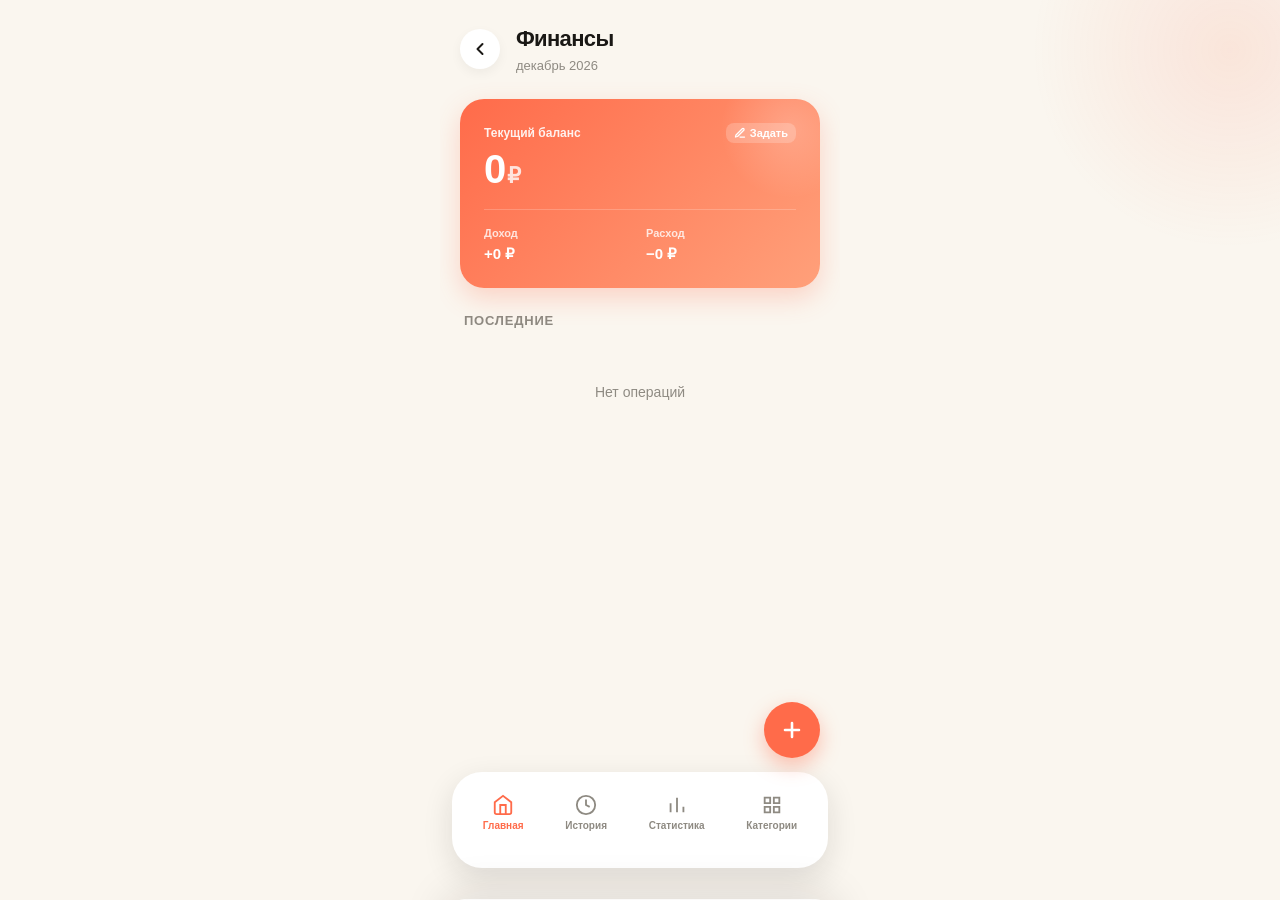
==== commit f813b5c9: "Add compact new-operation sheet from preview; keep keypad view behind a setting" ====
--- a/finance.html
+++ b/finance.html
@@ -2,8 +2,23 @@
 <html lang="ru">
 <head>
 <meta charset="UTF-8">
+<link rel="stylesheet" href="app-access.css">
+<script src="app-access.js"></script>
 <meta name="viewport" content="width=device-width, initial-scale=1.0, viewport-fit=cover">
 <meta name="theme-color" content="#FAF6EF">
+<script>
+  (function () {
+    try {
+      if (localStorage.getItem('expense-tracker-theme') === 'dark') {
+        document.documentElement.setAttribute('data-theme', 'dark');
+        var meta = document.querySelector('meta[name="theme-color"]');
+        if (meta) {
+          meta.setAttribute('content', '#141311');
+        }
+      }
+    } catch (error) {}
+  })();
+</script>
 <meta name="apple-mobile-web-app-capable" content="yes">
 <meta name="apple-mobile-web-app-status-bar-style" content="default">
 <meta name="apple-mobile-web-app-title" content="Финансы">
@@ -14,7 +29,10 @@
 <link rel="apple-touch-icon" href="./icons/apple-touch-icon.png">
 <link rel="manifest" href="./manifest.json">
 <link rel="stylesheet" href="finance.css">
+<link rel="stylesheet" href="update-banner.css">
+<script src="ru-work-calendar.js" defer></script>
 <script src="finance.js" defer></script>
+<script src="update-banner.js" defer></script>
 </head>
 <body>
 
@@ -101,7 +119,7 @@
       </button>
       <div>
         <div class="header-title">Статистика</div>
-        <div class="header-sub">Аналитика расходов</div>
+        <div class="header-sub" id="statsSubtitle">Аналитика расходов</div>
       </div>
     </header>
 
@@ -116,23 +134,23 @@
     <div class="stats-period-lbl" id="statsPeriodLbl"></div>
 
     <div class="metrics-grid">
-      <div class="metric-card">
+      <button class="metric-card metric-card--toggle expense is-active" id="statExpenseCard" type="button" onclick="setStatsType('expense')" aria-pressed="true">
         <div class="metric-lbl">Расходы</div>
         <div class="metric-val red" id="statExpense">0 ₽</div>
         <div class="metric-sub" id="statExpenseSub">за период</div>
-      </div>
-      <div class="metric-card">
+      </button>
+      <button class="metric-card metric-card--toggle income" id="statIncomeCard" type="button" onclick="setStatsType('income')" aria-pressed="false">
         <div class="metric-lbl">Доходы</div>
         <div class="metric-val green" id="statIncome">0 ₽</div>
         <div class="metric-sub" id="statIncomeSub">за период</div>
-      </div>
+      </button>
       <div class="metric-card">
         <div class="metric-lbl">В среднем в день</div>
         <div class="metric-val" id="statAvg">0 ₽</div>
-        <div class="metric-sub">трат</div>
+        <div class="metric-sub" id="statAvgSub">трат</div>
       </div>
       <div class="metric-card">
-        <div class="metric-lbl">Макс. трата</div>
+        <div class="metric-lbl" id="statMaxLabel">Макс. трата</div>
         <div class="metric-val" id="statMax">0 ₽</div>
         <div class="metric-sub" id="statMaxCat">категория</div>
       </div>
@@ -144,7 +162,7 @@
     </div>
 
     <div class="chart-card">
-      <div class="chart-title">Расходы по категориям</div>
+      <div class="chart-title" id="pieChartTitle">Расходы по категориям</div>
       <div class="pie-wrap">
         <div class="pie-chart" id="pieChart">
           <div class="pie-center">
@@ -211,11 +229,11 @@
 </div>
 
 <!-- FAB -->
-<button class="fab" id="fab" type="button" onclick="openCalc()" aria-label="Добавить операцию">
+<button class="fab" id="fab" type="button" onclick="openEntrySheet()" aria-label="Добавить операцию">
   <svg viewBox="0 0 24 24" fill="none" stroke="currentColor" stroke-width="2.6" stroke-linecap="round"><path d="M12 5v14M5 12h14"/></svg>
 </button>
 
-<div class="backdrop" id="backdrop" onclick="closeAllModals()"></div>
+<div class="backdrop" id="backdrop" onclick="dismissModal()"></div>
 
 <!-- КАЛЬКУЛЯТОР -->
 <div class="calc-sheet" id="calcSheet">
@@ -229,6 +247,12 @@
     <div class="calc-amount empty" id="calcAmount">0<span class="cur">₽</span></div>
     <div class="calc-result" id="calcResult"></div>
   </div>
+
+  <button class="calc-date" id="calcDateButton" type="button" onclick="openCalcDatePicker()" aria-haspopup="dialog" aria-controls="datePickerModal">
+    <svg viewBox="0 0 24 24" fill="none" stroke="currentColor" stroke-width="1.8" stroke-linecap="round" stroke-linejoin="round" aria-hidden="true"><rect x="3" y="5" width="18" height="16" rx="3"/><path d="M16 3v4M8 3v4M3 11h18"/></svg>
+    <span>Дата операции</span>
+    <strong id="calcDateLabel">Сегодня</strong>
+  </button>
 
   <input type="text" class="calc-note" id="calcNote" placeholder="Комментарий (необязательно)" maxlength="120" autocomplete="off" enterkeyhint="done">
 
@@ -255,6 +279,34 @@
   </div>
 </div>
 
+<!-- НОВАЯ ОПЕРАЦИЯ (компактный вид с расчётом в поле суммы) -->
+<div class="compose-sheet" id="quickSheet" role="dialog" aria-modal="true" aria-labelledby="quickSheetTitle">
+  <div class="sheet-handle" aria-hidden="true"></div>
+  <div class="sheet-head">
+    <div class="sheet-title" id="quickSheetTitle">Новая операция</div>
+  </div>
+
+  <div class="seg-toggle" role="group" aria-label="Тип операции">
+    <button class="seg-btn active" type="button" id="quickBtnExpense" onclick="switchQuickType('expense')">Расход</button>
+    <button class="seg-btn" type="button" id="quickBtnIncome" onclick="switchQuickType('income')">Доход</button>
+  </div>
+
+  <label class="field-label" for="quickAmount">Сумма</label>
+  <div class="amount-field" id="quickAmountField">
+    <input type="text" class="amount-input" id="quickAmount" placeholder="0" autocomplete="off" inputmode="text" aria-describedby="quickMathResult">
+    <span class="amount-cur">₽</span>
+  </div>
+  <div class="math-result" id="quickMathResult" aria-live="polite"></div>
+
+  <span class="field-label">Категория</span>
+  <div class="cat-scroll" id="quickCats"></div>
+
+  <label class="field-label" for="quickNote">Комментарий</label>
+  <input type="text" class="comment-input" id="quickNote" placeholder="Например, обед с коллегами" maxlength="120" autocomplete="off" enterkeyhint="done">
+
+  <button class="save-btn" id="quickSaveBtn" type="button" onclick="submitQuick()">Сохранить</button>
+</div>
+
 <!-- МОДАЛКА КАТЕГОРИЙ -->
 <div class="cat-modal" id="catModal" role="dialog" aria-modal="true" aria-labelledby="catModalTitle">
   <div class="cat-modal-title" id="catModalTitle">Новая категория</div>
@@ -318,7 +370,9 @@
 <div class="cat-modal" id="datePickerModal" style="max-width: 320px;" role="dialog" aria-modal="true" aria-labelledby="datePickerTitle">
   <div class="cat-modal-title" id="datePickerTitle">Выберите период</div>
 
-  <div style="display:flex; gap:10px; margin-bottom:16px;">
+  <div id="pickDateSummary" class="pick-date-summary" hidden></div>
+  <div id="pickDateDetails" class="pick-date-details" aria-live="polite" hidden></div>
+  <div id="pickRangeSummary" style="display:flex; gap:10px; margin-bottom:16px;">
     <div style="flex:1; background:#F5F1EA; padding:10px; border-radius:12px; text-align:center;">
       <div style="font-size:10px; color:var(--muted); font-weight:700;">С</div>
       <div id="pickStartLbl" style="font-size:14px; font-weight:800; margin-top:2px;">—</div>
@@ -346,8 +400,15 @@
   </div>
   <div class="cal-grid-days" id="calDaysGrid"></div>
 
+  <div class="cal-legend" id="calLegend" aria-label="Обозначения производственного календаря">
+    <span><i class="cal-dot cal-dot-off" aria-hidden="true"></i>Нерабочий</span>
+    <span><i class="cal-dot cal-dot-short" aria-hidden="true"></i>Сокращённый</span>
+    <span id="calWorkingWeekendLegend" hidden><i class="cal-dot cal-dot-working" aria-hidden="true"></i>Рабочая суббота</span>
+  </div>
+  <p class="cal-year-note" id="calYearNote" hidden></p>
+
   <div class="modal-actions" style="margin-top:20px;">
-    <button class="btn-cancel" type="button" onclick="closeAllModals()">Отмена</button>
+    <button class="btn-cancel" type="button" onclick="closeDatePicker()">Отмена</button>
     <button class="btn-save" type="button" onclick="applyCustomRange()">Применить</button>
   </div>
 </div>
--- a/app-access.css
+++ b/app-access.css
@@ -0,0 +1,48 @@
+/* Скрываем данные до проверки PIN, в том числе при восстановлении из bfcache. */
+html[data-access-pending] body {
+  visibility: hidden !important;
+  pointer-events: none !important;
+}
+html[data-access-pending]::after {
+  content: 'Проверка защиты…';
+  position: fixed;
+  inset: 0;
+  display: grid;
+  place-items: center;
+  background: #faf6ef;
+  color: #55514b;
+  font: 600 15px system-ui, sans-serif;
+  z-index: 2147483647;
+}
+html[data-theme="dark"][data-access-pending]::after {
+  background: #141311;
+  color: #e7e2da;
+}
+html[data-access-error]::after { display: none; }
+html[data-access-error] body { visibility: visible !important; pointer-events: auto !important; }
+html[data-access-error] body > :not(#access-error) { visibility: hidden !important; }
+#access-error {
+  position: fixed;
+  inset: 0;
+  display: flex;
+  flex-direction: column;
+  justify-content: center;
+  align-items: center;
+  gap: 20px;
+  padding: 24px;
+  background: #faf6ef;
+  color: #55514b;
+  font: 600 16px system-ui, sans-serif;
+  text-align: center;
+  z-index: 2147483647;
+}
+#access-error button {
+  padding: 12px 24px;
+  border: 0;
+  border-radius: 12px;
+  background: #ff6b4a;
+  color: white;
+  font: inherit;
+  cursor: pointer;
+}
+html[data-theme="dark"] #access-error { background: #141311; color: #e7e2da; }
--- a/finance.css
+++ b/finance.css
@@ -228,6 +228,23 @@
   box-shadow:0 2px 10px rgba(26,24,21,.02);
   display:flex;flex-direction:column;justify-content:space-between;
 }
+.metric-card--toggle{
+  border:0;font-family:inherit;color:inherit;text-align:left;
+  appearance:none;-webkit-appearance:none;cursor:pointer;
+  transition:background .18s ease, box-shadow .18s ease, transform .12s ease;
+}
+.metric-card--toggle:active{transform:scale(.985)}
+.metric-card--toggle:focus-visible{outline:3px solid rgba(255,107,74,.35);outline-offset:2px}
+.metric-card--toggle.income:focus-visible{outline-color:rgba(16,185,129,.35)}
+.metric-card.expense.is-active{
+  background:var(--coral-soft);
+  box-shadow:0 0 0 2px rgba(255,107,74,.45), 0 8px 20px rgba(255,107,74,.08);
+}
+.metric-card.income.is-active{
+  background:var(--green-soft);
+  box-shadow:0 0 0 2px rgba(16,185,129,.45), 0 8px 20px rgba(16,185,129,.08);
+}
+.metric-card.is-active .metric-lbl{color:var(--ink-2)}
 .metric-lbl{font-size:11px;font-weight:700;color:var(--muted);text-transform:uppercase;letter-spacing:.04em;margin-bottom:8px}
 .metric-val{font-size:20px;font-weight:800;letter-spacing:-.03em}
 .metric-val.red{color:var(--coral)}
@@ -258,6 +275,8 @@
   position:relative;
 }
 .bar.active{background:var(--coral)}
+.bar.income{background:var(--green-soft)}
+.bar.income.active{background:var(--green)}
 .bar-lbl{font-size:9px;font-weight:700;color:var(--muted);white-space:nowrap}
 
 .pie-wrap{
@@ -396,6 +415,19 @@
 }
 .calc-cat.active { background: var(--coral-soft); border-color: var(--coral); color: var(--coral); }
 .calc-cats-empty{font-size:13px;color:var(--muted);padding:8px 0;white-space:nowrap}
+.calc-date{
+  display:flex;align-items:center;gap:8px;width:100%;margin-bottom:12px;
+  padding:10px 12px;border:1px solid var(--line);border-radius:12px;
+  background:var(--bg);color:var(--ink);font-family:inherit;font-size:13px;cursor:pointer;
+}
+.calc-date svg{width:18px;height:18px;flex-shrink:0;color:var(--muted)}
+.calc-date strong{margin-left:auto;font-size:12px;text-align:right}
+.calc-date:focus-visible{outline:2px solid var(--coral);outline-offset:2px}
+body.transaction-date-open #backdrop{z-index:101}
+body.transaction-date-open #datePickerModal{z-index:102}
+.pick-date-summary{text-align:center;color:var(--ink);font-size:14px;font-weight:700;margin-bottom:16px}
+.pick-date-details{text-align:center;color:var(--muted);font-size:11px;font-weight:700;line-height:1.35;margin-top:-10px;margin-bottom:14px}
+.pick-date-details.is-shortened{color:#B7791F}
 .calc-note{
   width:100%;border:2px solid var(--line);background:#F5F1EA;
   border-radius:14px;padding:10px 14px;margin-bottom:12px;
@@ -418,6 +450,92 @@
   margin-top: 4px; box-shadow: 0 4px 12px rgba(255,107,74,.3);
 }
 .key.submit:active { transform: scale(.98); box-shadow: 0 2px 6px rgba(255,107,74,.2); }
+
+/* НОВАЯ ОПЕРАЦИЯ (компактный вид с расчётом в поле суммы) */
+.compose-sheet {
+  position: fixed; bottom: 0; left: 0; right: 0; margin: 0 auto;
+  width: 100%; max-width: 400px; background: var(--surface);
+  border-radius: 30px 30px 0 0;
+  padding: 12px 20px calc(24px + env(safe-area-inset-bottom, 0px));
+  z-index: 100;
+  transform: translateY(100%);
+  transition: transform .4s cubic-bezier(.32,.72,0,1);
+  display: flex; flex-direction: column;
+  max-height: 92dvh; overflow-y: auto; scrollbar-width: none;
+}
+.compose-sheet::-webkit-scrollbar { display: none; }
+.compose-sheet.open { transform: translateY(0); }
+.sheet-handle { width: 40px; height: 4px; border-radius: 2px; background: var(--line); margin: 0 auto 18px; flex-shrink: 0; }
+.sheet-head { display: flex; justify-content: space-between; align-items: center; margin-bottom: 20px; }
+.sheet-title { font-size: 19px; font-weight: 800; letter-spacing: -.02em; }
+.seg-toggle { display: flex; background: #F5F1EA; border-radius: 14px; padding: 4px; gap: 2px; margin-bottom: 24px; }
+.seg-btn {
+  flex: 1; border: none; background: transparent; padding: 10px; border-radius: 11px;
+  font-family: inherit; font-size: 13.5px; font-weight: 700; color: var(--muted); cursor: pointer; transition: .2s;
+}
+.seg-btn.active { background: var(--surface); color: var(--ink); box-shadow: 0 2px 6px rgba(0,0,0,.06); }
+.field-label {
+  font-size: 11px; font-weight: 700; color: var(--muted);
+  text-transform: uppercase; letter-spacing: .06em;
+  margin-bottom: 10px; display: block;
+}
+.amount-field {
+  display: flex; align-items: center; gap: 8px;
+  background: #F5F1EA; border-radius: 18px; padding: 18px 20px; margin-bottom: 8px;
+  border: 2px solid transparent;
+  transition: background .15s, border-color .15s, box-shadow .15s;
+}
+.amount-field:focus-within { background: var(--surface); border-color: var(--coral); box-shadow: 0 0 0 4px var(--coral-soft); }
+.amount-field.invalid { border-color: var(--coral); background: var(--coral-soft); animation: amount-shake .35s ease; }
+@keyframes amount-shake {
+  0%, 100% { transform: translateX(0); }
+  25% { transform: translateX(-5px); }
+  75% { transform: translateX(5px); }
+}
+.amount-input {
+  flex: 1; border: none; outline: none; background: transparent;
+  font-family: inherit; font-size: 34px; font-weight: 800; letter-spacing: -.03em;
+  color: var(--ink); padding: 0; min-width: 0; font-variant-numeric: tabular-nums;
+}
+.amount-input::placeholder { color: #D1D5DB; font-weight: 700; }
+.amount-cur { font-size: 24px; font-weight: 700; color: var(--muted); }
+.math-result {
+  font-size: 15px; font-weight: 800; color: var(--coral); text-align: right;
+  padding-right: 20px; margin-bottom: 20px; height: 20px;
+  opacity: 0; transition: opacity .2s; font-variant-numeric: tabular-nums;
+}
+.math-result.visible { opacity: 1; }
+.cat-scroll {
+  display: flex; gap: 8px; overflow-x: auto; scrollbar-width: none;
+  padding-bottom: 4px; margin-bottom: 24px;
+  margin-left: -20px; margin-right: -20px; padding-left: 20px; padding-right: 20px;
+}
+.cat-scroll::-webkit-scrollbar { display: none; }
+.cat-scroll .cat-chip {
+  flex-shrink: 0; display: inline-flex; align-items: center; gap: 8px;
+  padding: 10px 16px; border-radius: 999px; background: #F5F1EA;
+  border: 2px solid transparent;
+  font-family: inherit; font-size: 13.5px; font-weight: 600;
+  color: var(--ink-2); cursor: pointer; transition: .15s; white-space: nowrap;
+}
+.cat-scroll .cat-chip.active { background: var(--coral-soft); border-color: var(--coral); color: var(--coral); }
+.comment-input {
+  width: 100%; background: #F5F1EA; border: 2px solid transparent; border-radius: 14px;
+  padding: 14px 18px; font-family: inherit; font-size: 15px; font-weight: 500;
+  color: var(--ink); outline: none; margin-bottom: 24px; transition: .15s;
+}
+.comment-input:focus { background: var(--surface); border-color: var(--coral); box-shadow: 0 0 0 4px var(--coral-soft); }
+.comment-input::placeholder { color: var(--muted); }
+.save-btn {
+  width: 100%; padding: 18px; border-radius: 18px; border: none;
+  background: linear-gradient(135deg, var(--coral), var(--coral-light));
+  color: #fff; font-family: inherit; font-size: 16px; font-weight: 700;
+  cursor: pointer; transition: .15s;
+  box-shadow: 0 8px 20px rgba(255,107,74,.35);
+  letter-spacing: -.01em;
+}
+.save-btn:active { transform: scale(.98); box-shadow: 0 4px 12px rgba(255,107,74,.3); }
+.save-btn:disabled { opacity: .6; pointer-events: none; }
 
 /* FAB */
 .fab {
@@ -531,6 +649,8 @@
   gap: 2px;
 }
 .cal-day {
+  border:0;background:transparent;font-family:inherit;padding:0;
+  position:relative;
   aspect-ratio: 1;
   display: grid;
   place-items: center;
@@ -543,6 +663,65 @@
 .cal-day:hover {
   background: #F5F1EA;
 }
+.cal-day-weekend {
+  color: var(--muted);
+}
+.cal-day-holiday {
+  background: #FFF0EC;
+  color: #B83A24;
+}
+.cal-day-holiday:hover {
+  background: #FFE3DB;
+}
+.cal-day-shortened::after {
+  content: '';
+  position: absolute;
+  left: 50%;
+  bottom: 3px;
+  width: 4px;
+  height: 4px;
+  margin-left: -2px;
+  border-radius: 50%;
+  background: #D99A00;
+}
+.cal-day-working-weekend {
+  box-shadow: inset 0 0 0 1.5px var(--green);
+}
+.cal-legend {
+  display: flex;
+  flex-wrap: wrap;
+  justify-content: center;
+  gap: 6px 12px;
+  margin-top: 10px;
+  color: var(--muted);
+  font-size: 10px;
+  font-weight: 700;
+}
+.cal-legend span {
+  display: inline-flex;
+  align-items: center;
+  gap: 4px;
+}
+.cal-legend span[hidden] {
+  display: none;
+}
+.cal-dot {
+  display: inline-block;
+  width: 7px;
+  height: 7px;
+  border-radius: 50%;
+}
+.cal-dot-off { background: #FF6B4A; }
+.cal-dot-short { background: #D99A00; }
+.cal-dot-working { background: var(--green); }
+.cal-year-note {
+  margin: 10px 0 0;
+  color: var(--muted);
+  font-size: 11px;
+  font-weight: 600;
+  line-height: 1.4;
+  text-align: center;
+}
 .cal-day.empty {
   cursor: default;
 }
@@ -576,8 +755,73 @@
 .cal-day.range-end.today {
   color: #fff;
 }
+.cal-day.range-start.cal-day-shortened::after,
+.cal-day.range-end.cal-day-shortened::after {
+  background: #fff;
+}
 
 /* Список операций в модалке категории и периода */
 .cat-stats-sub{font-size:12px;font-weight:600;color:var(--muted);margin-top:4px;}
 .cat-stats-list::-webkit-scrollbar { width: 4px; }
 .cat-stats-list::-webkit-scrollbar-thumb { background: #E5E1D9; border-radius: 4px; }
+
+/* ═══ Тёмная тема ═══ */
+html[data-theme="dark"]{
+  color-scheme:dark;
+  --bg:#141311;
+  --surface:#1F1D1A;
+  --ink:#F5F1EA;
+  --ink-2:#C9C4BB;
+  --muted:#9C978E;
+  --line:#302C27;
+  --faint:#6F6A63;
+  --coral-soft:rgba(255,107,74,.16);
+  --green-soft:rgba(16,185,129,.16);
+}
+html[data-theme="dark"] .tx-item:active{background:#1E1C19}
+html[data-theme="dark"] .month-btn{background:#26231F}
+html[data-theme="dark"] .month-btn:active{background:#322E29}
+html[data-theme="dark"] .month-lbl:hover{background:#26231F}
+html[data-theme="dark"] .month-lbl:active{background:#322E29}
+html[data-theme="dark"] .stats-tab.active{background:#322E29}
+html[data-theme="dark"] .bar-col:hover{background:#26231F}
+html[data-theme="dark"] .bar-col:active{background:#322E29}
+html[data-theme="dark"] .legend-item:hover{background:#26231F}
+html[data-theme="dark"] .add-cat-btn:active{background:#26231F;border-color:#3A352F}
+html[data-theme="dark"] .calc-handle{background:#3A352F}
+html[data-theme="dark"] .calc-type{background:#26231F}
+html[data-theme="dark"] .calc-amount.empty{color:#6F6A63}
+html[data-theme="dark"] .calc-cat{background:#26231F}
+html[data-theme="dark"] .calc-note{background:#26231F}
+html[data-theme="dark"] .calc-note:focus{background:#141311}
+html[data-theme="dark"] .seg-toggle{background:#26231F}
+html[data-theme="dark"] .seg-btn.active{background:#322E29}
+html[data-theme="dark"] .amount-field{background:#26231F}
+html[data-theme="dark"] .amount-field:focus-within{background:#141311}
+html[data-theme="dark"] .amount-input::placeholder{color:#6F6A63}
+html[data-theme="dark"] .cat-scroll .cat-chip{background:#26231F}
+html[data-theme="dark"] .comment-input{background:#26231F}
+html[data-theme="dark"] .comment-input:focus{background:#141311}
+html[data-theme="dark"] .key{background:#26231F}
+html[data-theme="dark"] .key:active{background:#322E29}
+html[data-theme="dark"] .cat-input{background:#26231F}
+html[data-theme="dark"] .cat-input:focus{background:#141311}
+html[data-theme="dark"] .emoji-scroll::-webkit-scrollbar-thumb{background:#3A352F}
+html[data-theme="dark"] .emoji-btn{background:#26231F}
+html[data-theme="dark"] .btn-cancel{background:#26231F}
+html[data-theme="dark"] .action-btn{background:#26231F}
+html[data-theme="dark"] .action-btn:active{background:#322E29}
+html[data-theme="dark"] .action-btn.danger{background:var(--coral-soft)}
+html[data-theme="dark"] .action-btn.danger:active{background:rgba(255,107,74,.26)}
+html[data-theme="dark"] .cal-day:hover{background:#26231F}
+html[data-theme="dark"] .cal-day-weekend{color:var(--faint)}
+html[data-theme="dark"] .cal-day-holiday{background:rgba(255,107,74,.14);color:#FFB4A2}
+html[data-theme="dark"] .cal-day-holiday:hover{background:rgba(255,107,74,.24)}
+html[data-theme="dark"] .cal-day-shortened::after{background:#F5C451}
+html[data-theme="dark"] .pick-date-details.is-shortened{color:#F5C451}
+html[data-theme="dark"] .cal-day.in-range{background:rgba(255,107,74,.16)}
+html[data-theme="dark"] .cat-stats-list::-webkit-scrollbar-thumb{background:#3A352F}
+html[data-theme="dark"] .backdrop,
+html[data-theme="dark"] .action-sheet-backdrop{background:rgba(0,0,0,.62)}
+html[data-theme="dark"] .cat-modal,
+html[data-theme="dark"] .balance-modal{box-shadow:0 20px 40px rgba(0,0,0,.5)}
--- a/update-banner.css
+++ b/update-banner.css
@@ -0,0 +1,145 @@
+/* Плавающий баннер обновления. Общий для index.html, finance.html и notes.html.
+   Позиция снизу корректируется скриптом, чтобы не перекрывать нижнее меню и FAB. */
+
+.update-banner {
+  position: fixed;
+  left: 50%;
+  bottom: calc(16px + env(safe-area-inset-bottom, 0px));
+  z-index: 90;
+  display: flex;
+  align-items: center;
+  gap: 12px;
+  width: calc(100% - 28px);
+  max-width: 452px;
+  margin: 0;
+  padding: 10px 10px 10px 16px;
+  border-radius: 18px;
+  background: #1a1815;
+  color: #ffffff;
+  box-shadow: 0 12px 32px rgba(20, 18, 16, 0.28);
+  opacity: 0;
+  transform: translate(-50%, 12px);
+  pointer-events: none;
+  transition: opacity 0.22s ease, transform 0.22s ease, bottom 0.2s ease;
+}
+
+.update-banner[hidden] {
+  display: none !important;
+}
+
+.update-banner.is-visible {
+  opacity: 1;
+  transform: translate(-50%, 0);
+  pointer-events: auto;
+}
+
+.update-banner-text {
+  flex: 1;
+  min-width: 0;
+  display: flex;
+  flex-direction: column;
+  gap: 2px;
+}
+
+.update-banner-title {
+  font-size: 13.5px;
+  font-weight: 700;
+  line-height: 1.25;
+  color: #ffffff;
+}
+
+.update-banner-sub {
+  font-size: 11.5px;
+  font-weight: 500;
+  line-height: 1.3;
+  color: rgba(255, 255, 255, 0.62);
+}
+
+.update-banner-action {
+  flex-shrink: 0;
+  min-height: 0;
+  padding: 9px 14px;
+  border: 0;
+  border-radius: 11px;
+  background: #ff6b4a;
+  color: #ffffff;
+  font-family: inherit;
+  font-size: 13px;
+  font-weight: 700;
+  line-height: 1.2;
+  cursor: pointer;
+  transition: background 0.15s ease, transform 0.12s ease;
+}
+
+.update-banner-action:hover {
+  background: #f05536;
+}
+
+.update-banner-action:active {
+  transform: scale(0.96);
+}
+
+.update-banner-action:disabled {
+  opacity: 0.7;
+  cursor: default;
+  transform: none;
+}
+
+.update-banner-close {
+  flex-shrink: 0;
+  width: 30px;
+  height: 30px;
+  min-height: 0;
+  display: grid;
+  place-items: center;
+  padding: 0;
+  border: 0;
+  border-radius: 50%;
+  background: rgba(255, 255, 255, 0.1);
+  color: rgba(255, 255, 255, 0.82);
+  cursor: pointer;
+  transition: background 0.15s ease, color 0.15s ease, transform 0.12s ease;
+}
+
+.update-banner-close:hover {
+  background: rgba(255, 255, 255, 0.18);
+  color: #ffffff;
+}
+
+.update-banner-close:active {
+  transform: scale(0.92);
+}
+
+.update-banner-close svg {
+  width: 14px;
+  height: 14px;
+}
+
+html[data-theme="dark"] .update-banner {
+  background: #2b2824;
+  border: 1px solid #3a3630;
+  box-shadow: 0 12px 32px rgba(0, 0, 0, 0.5);
+}
+
+@media (max-width: 360px) {
+  .update-banner {
+    gap: 10px;
+    padding: 9px 9px 9px 14px;
+  }
+
+  .update-banner-sub {
+    display: none;
+  }
+
+  .update-banner-action {
+    padding: 9px 12px;
+  }
+}
+
+@media (prefers-reduced-motion: reduce) {
+  .update-banner,
+  .update-banner-action,
+  .update-banner-close {
+    transition: none;
+  }
+}
